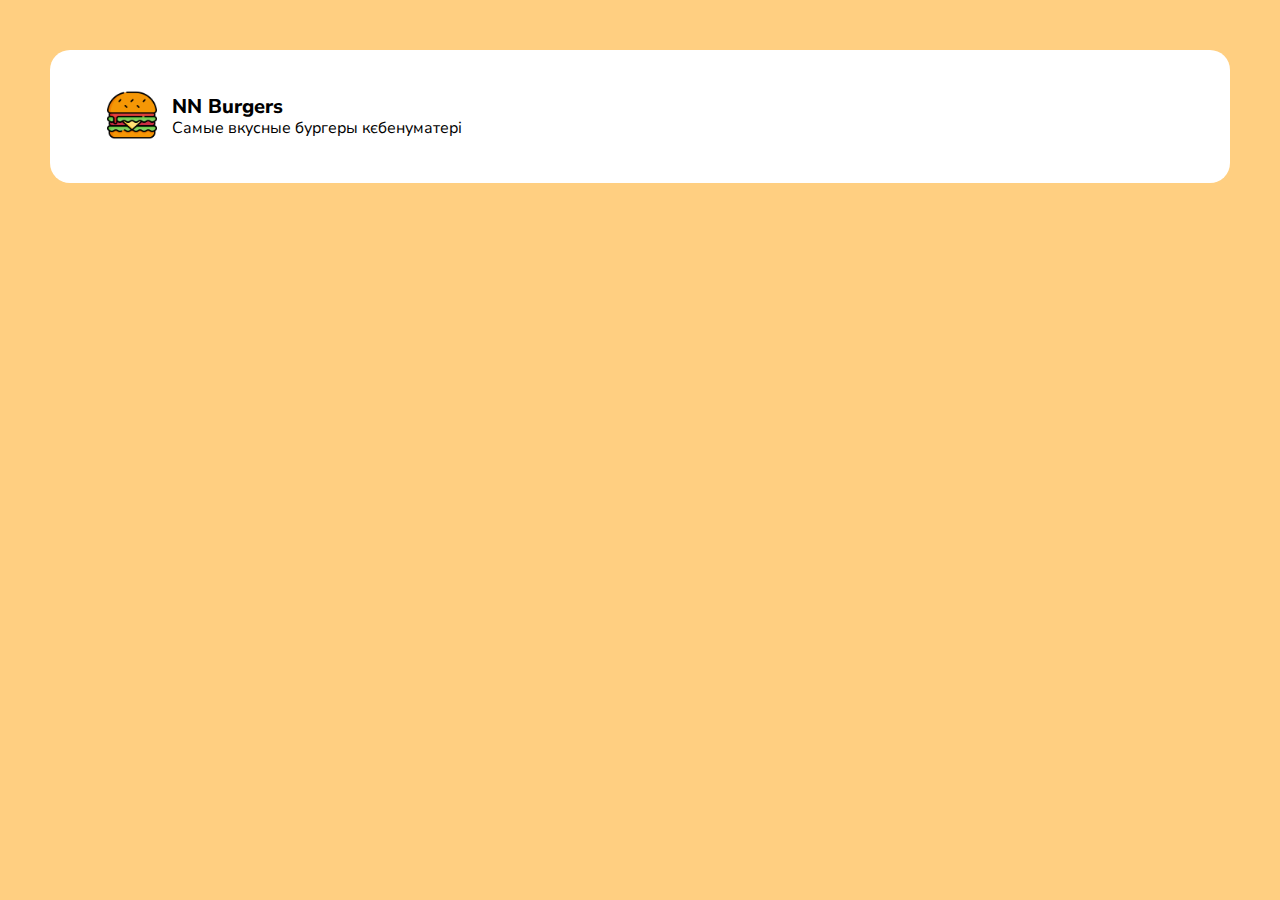
==== cart.html @ d8ee22e2 "AddedCartFiles" ====
<!DOCTYPE html>
<html lang="en">

<head>
	<meta charset="UTF-8">
	<meta name="viewport" content="width=device-width, initial-scale=1.0">
	<link rel="stylesheet" href="css/reset.css" />
	<link rel="stylesheet" href="css/cart/cart.css" />
	<link rel="preconnect" href="https://fonts.googleapis.com">
	<link rel="preconnect" href="https://fonts.gstatic.com" crossorigin>
	<link
		href="https://fonts.googleapis.com/css2?family=Nunito+Sans:opsz,wght@6..12,400;6..12,500;6..12,600;6..12,700;6..12,900&display=swap"
		rel="stylesheet">
	<title>Document</title>
</head>

<body>
	<div class="wrapper">
		<header>
			<div class="container">
				<div class="header_content">
					<div class="header_name_logo">
						<div class="header_logo">
							<a href="#">
								<img src="/img/logo.png" alt="">
							</a>
						</div>
						<div class="header_name">
							<h1>NN Burgers</h1>
							<p>Самые вкусные бургеры кєбенуматері</p>
						</div>
					</div>
				</div>

		</header>
---- css/cart/cart.css ----
body {
  background-color: #ffcf81;
  font-family: 'Nunito Sans', sans-serif;
}

.container {
  max-width: 1340px;
  margin: 0 auto;
  width: 90%;
}

.wrapper {
  margin: 50px;
  max-width: 1400px;
  background-color: #fff;
  border-radius: 20px;
  padding: 40px 40px 40px 0px;
  position: relative;
}

.header_name h1 {
  font-weight: 800;
  font-size: 20px;
  margin-bottom: 3px;
}

.header_content {
  display: flex;
  align-items: center;
  justify-content: space-between;
}
.header_content .header_name_logo {
  display: flex;
  align-items: center;
}
.header_content .header_name_logo .header_logo img {
  max-width: 50px;
  margin-right: 15px;
}

/*# sourceMappingURL=cart.css.map */
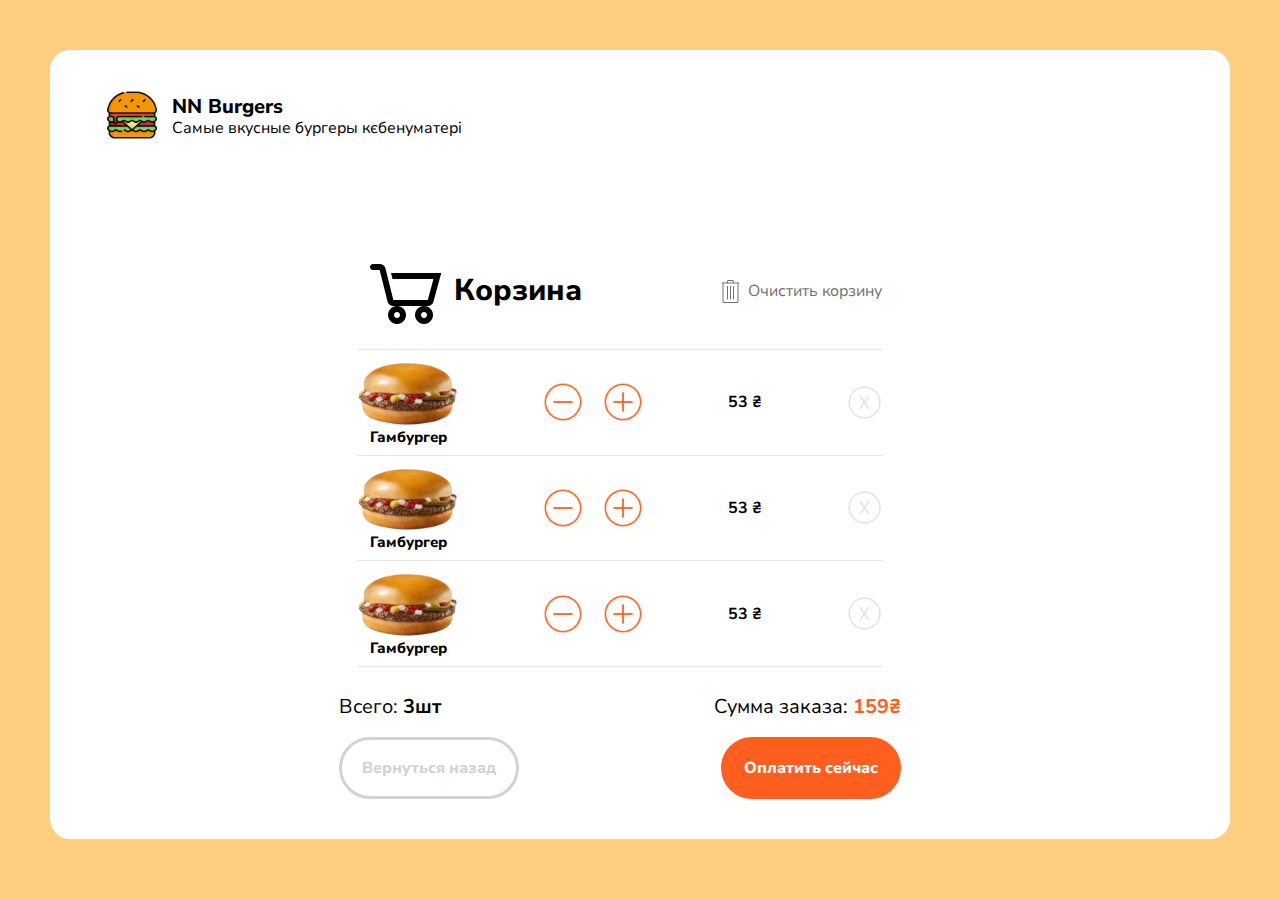
==== commit 7788a182: "CartWithItems" ====
--- a/cart.html
+++ b/cart.html
@@ -31,5 +31,76 @@
 						</div>
 					</div>
 				</div>
-
+				<div class="cart_content">
+					<div class="container">
+						<div class="cart_content_info">
+							<div class="cart_top">
+								<div class="cart_top_left">
+									<img src="img/cart_in_cart.png" alt="">
+									<h1>Корзина</h1>
+								</div>
+								<div class="cart_top_right">
+									<img src="img/trash.png" alt="">
+									<a href="/empty cart.html">Очистить корзину</a>
+								</div>
+							</div>
+							<div class="item_delimiter"></div>
+							<div class="cart_item_info">
+								<div class="itemName" id="CartItemName">
+									<img src="img/hamburger.png" alt="">
+									<h4>Гамбургер</h4>
+								</div>
+								<div class="add_delete">
+									<img src="img/minus.png" class="delete" id="MinusItemFromCart" alt="">
+									<img src="img/plus.png" class="add" id="AddItemToCart" alt="">
+								</div>
+								<p class="price" id="Price">53 ₴</p>
+								<img src="/img/x.png" alt="" class="deleteItem" id="DelItemFromCart">
+							</div>
+							<div class="item_delimiter"></div>
+							<div class="cart_item_info">
+								<div class="itemName" id="CartItemName">
+									<img src="img/hamburger.png" alt="">
+									<h4>Гамбургер</h4>
+								</div>
+								<div class="add_delete">
+									<img src="img/minus.png" class="delete" id="MinusItemFromCart" alt="">
+									<img src="img/plus.png" class="add" id="AddItemToCart" alt="">
+								</div>
+								<p class="price" id="Price">53 ₴</p>
+								<img src="img/x.png" alt="" class="deleteItem" id="DelItemFromCart">
+							</div>
+							<div class="item_delimiter"></div>
+							<div class="cart_item_info">
+								<div class="itemName" id="CartItemName">
+									<img src="img/hamburger.png" alt="">
+									<h4>Гамбургер</h4>
+								</div>
+								<div class="add_delete">
+									<img src="img/minus.png" alt="" class="delete" id="MinusItemFromCart">
+									<img src="img/plus.png" class="add" id="AddItemToCart" alt="">
+								</div>
+								<p class="price" id="Price">53 ₴</p>
+								<img src="/img/x.png" alt="" class="deleteItem" id="DelItemFromCart">
+							</div>
+							<div class="item_delimiter"></div>
+						</div>
+						<div class="cart_bottom">
+							<div class="container">
+								<div class="cart_bottom_content">
+									<div class="all_items">Всего:
+										<p>3шт</p>
+									</div>
+									<div class="sum_to_pay">Сумма заказа:
+										<p class="sum" id="Sum">159₴</p>
+									</div>
+								</div>
+								<div class="buttons">
+									<a class="go_back" href="/index.html">Вернуться назад</a>
+									<a class="pay" href="">Оплатить сейчас</a>
+								</div>
+							</div>
+						</div>
+					</div>
+				</div>
 		</header>--- a/css/cart/cart.css
+++ b/css/cart/cart.css
@@ -38,4 +38,142 @@
   margin-right: 15px;
 }
 
+.cart_content {
+  text-align: center;
+}
+.cart_content .cart_content_info {
+  padding: 0px 200px;
+}
+.cart_content .cart_content_info .cart_top {
+  display: flex;
+  justify-content: space-between;
+}
+.cart_content .cart_content_info .cart_top .cart_top_left {
+  font-weight: 800;
+  font-size: 30px;
+  align-items: center;
+  margin-top: 100px;
+  display: flex;
+}
+.cart_content .cart_content_info .cart_top .cart_top_right {
+  display: flex;
+  align-items: center;
+  margin-top: 100px;
+}
+.cart_content .cart_content_info .cart_top .cart_top_right a {
+  text-decoration: none;
+  color: #717171;
+  padding-left: 10px;
+  position: relative;
+  padding-left: 30px;
+}
+.cart_content .cart_content_info .cart_top .cart_top_right img {
+  width: 25px;
+  position: absolute;
+}
+.cart_content .cart_content_info .cart_item_info {
+  display: flex;
+  margin-top: 10px;
+  align-items: center;
+  justify-content: space-between;
+}
+.cart_content .cart_content_info .cart_item_info h4 {
+  font-weight: 800;
+  font-size: 15px;
+}
+.cart_content .cart_content_info .cart_item_info img {
+  max-width: 100px;
+}
+.cart_content .cart_content_info .cart_item_info .add_delete {
+  display: flex;
+  gap: 20px;
+  font-weight: 900;
+  font-size: 30px;
+  color: #fe5f1e;
+}
+.cart_content .cart_content_info .cart_item_info .add_delete .add {
+  max-width: 40px;
+  height: 40px;
+  cursor: pointer;
+}
+.cart_content .cart_content_info .cart_item_info .add_delete .delete {
+  max-width: 40px;
+  height: 40px;
+  cursor: pointer;
+}
+.cart_content .cart_content_info .cart_item_info .deleteItem {
+  max-width: 35px;
+  height: 35px;
+  cursor: pointer;
+  opacity: 0.2;
+}
+.cart_content .cart_content_info .cart_item_info p {
+  font-weight: 700;
+}
+.cart_content .cart_content_info .item_delimiter {
+  margin-top: 10px;
+  width: 100%;
+  height: 1px;
+  border-radius: 2px;
+  background-color: #000;
+  opacity: 0.1;
+}
+.cart_content .cart_bottom {
+  padding: 0 150px;
+  margin-top: 30px;
+}
+.cart_content .cart_bottom .cart_bottom_content {
+  display: flex;
+  justify-content: space-between;
+}
+.cart_content .cart_bottom .cart_bottom_content .all_items {
+  display: flex;
+  gap: 5px;
+  font-size: 20px;
+}
+.cart_content .cart_bottom .cart_bottom_content .all_items p {
+  font-weight: 700;
+}
+.cart_content .cart_bottom .cart_bottom_content .sum_to_pay {
+  display: flex;
+  gap: 5px;
+  font-size: 20px;
+}
+.cart_content .cart_bottom .cart_bottom_content .sum_to_pay .sum {
+  font-weight: 700;
+  color: #fe5f1e;
+}
+.cart_content .cart_bottom .buttons {
+  margin-top: 20px;
+  display: flex;
+  justify-content: space-between;
+}
+.cart_content .cart_bottom .buttons .pay {
+  text-decoration: none;
+  color: #fff;
+  font-weight: 800;
+  border-radius: 50px;
+  padding: 20px;
+  background-color: #fe5f1e;
+  border: 3px solid #fe5f1e;
+  transition: all 0.3s ease;
+}
+.cart_content .cart_bottom .buttons .pay:hover {
+  transform: scale(1.05);
+}
+.cart_content .cart_bottom .buttons .go_back {
+  opacity: 0.3;
+  text-decoration: none;
+  color: #717171;
+  font-weight: 800;
+  border-radius: 50px;
+  padding: 20px;
+  background-color: #fff;
+  border: 3px solid #717171;
+  transition: all 0.3s ease;
+}
+.cart_content .cart_bottom .buttons .go_back:hover {
+  transform: scale(1.05);
+}
+
 /*# sourceMappingURL=cart.css.map */
